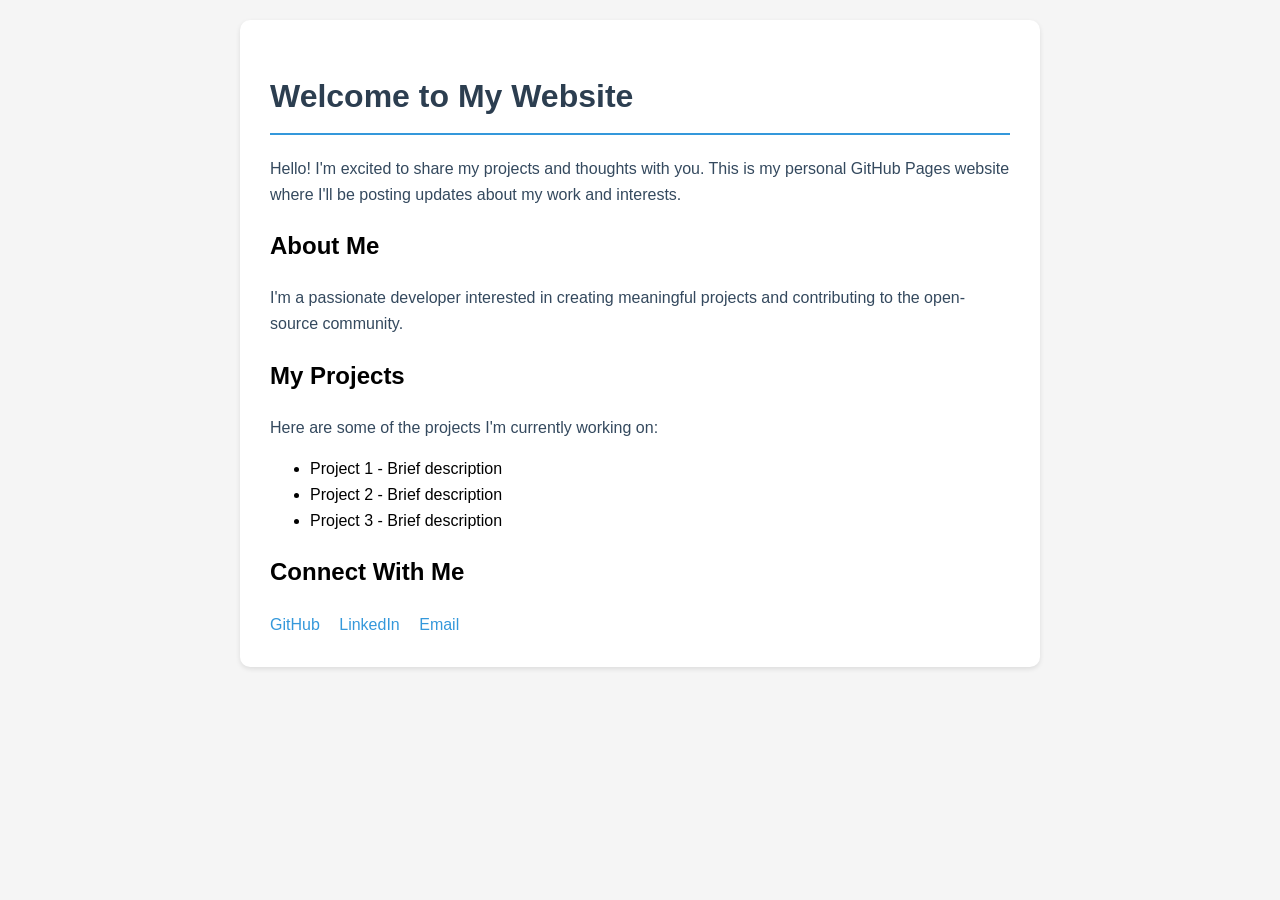
==== index.html @ 84217e2c "Create index.html" ====
<!DOCTYPE html>
<html lang="en">
<head>
    <meta charset="UTF-8">
    <meta name="viewport" content="width=device-width, initial-scale=1.0">
    <title>My GitHub Pages Website</title>
    <style>
        body {
            font-family: Arial, sans-serif;
            line-height: 1.6;
            max-width: 800px;
            margin: 0 auto;
            padding: 20px;
            background-color: #f5f5f5;
        }
        .container {
            background-color: white;
            padding: 30px;
            border-radius: 10px;
            box-shadow: 0 2px 5px rgba(0,0,0,0.1);
        }
        h1 {
            color: #2c3e50;
            border-bottom: 2px solid #3498db;
            padding-bottom: 10px;
        }
        p {
            color: #34495e;
        }
        .social-links {
            margin-top: 20px;
        }
        .social-links a {
            color: #3498db;
            text-decoration: none;
            margin-right: 15px;
        }
        .social-links a:hover {
            text-decoration: underline;
        }
    </style>
</head>
<body>
    <div class="container">
        <h1>Welcome to My Website</h1>
        <p>Hello! I'm excited to share my projects and thoughts with you. This is my personal GitHub Pages website where I'll be posting updates about my work and interests.</p>
        
        <h2>About Me</h2>
        <p>I'm a passionate developer interested in creating meaningful projects and contributing to the open-source community.</p>
        
        <h2>My Projects</h2>
        <p>Here are some of the projects I'm currently working on:</p>
        <ul>
            <li>Project 1 - Brief description</li>
            <li>Project 2 - Brief description</li>
            <li>Project 3 - Brief description</li>
        </ul>

        <div class="social-links">
            <h2>Connect With Me</h2>
            <a href="https://github.com/yourusername">GitHub</a>
            <a href="https://linkedin.com/in/yourusername">LinkedIn</a>
            <a href="mailto:your.email@example.com">Email</a>
        </div>
    </div>
</body>
</html>
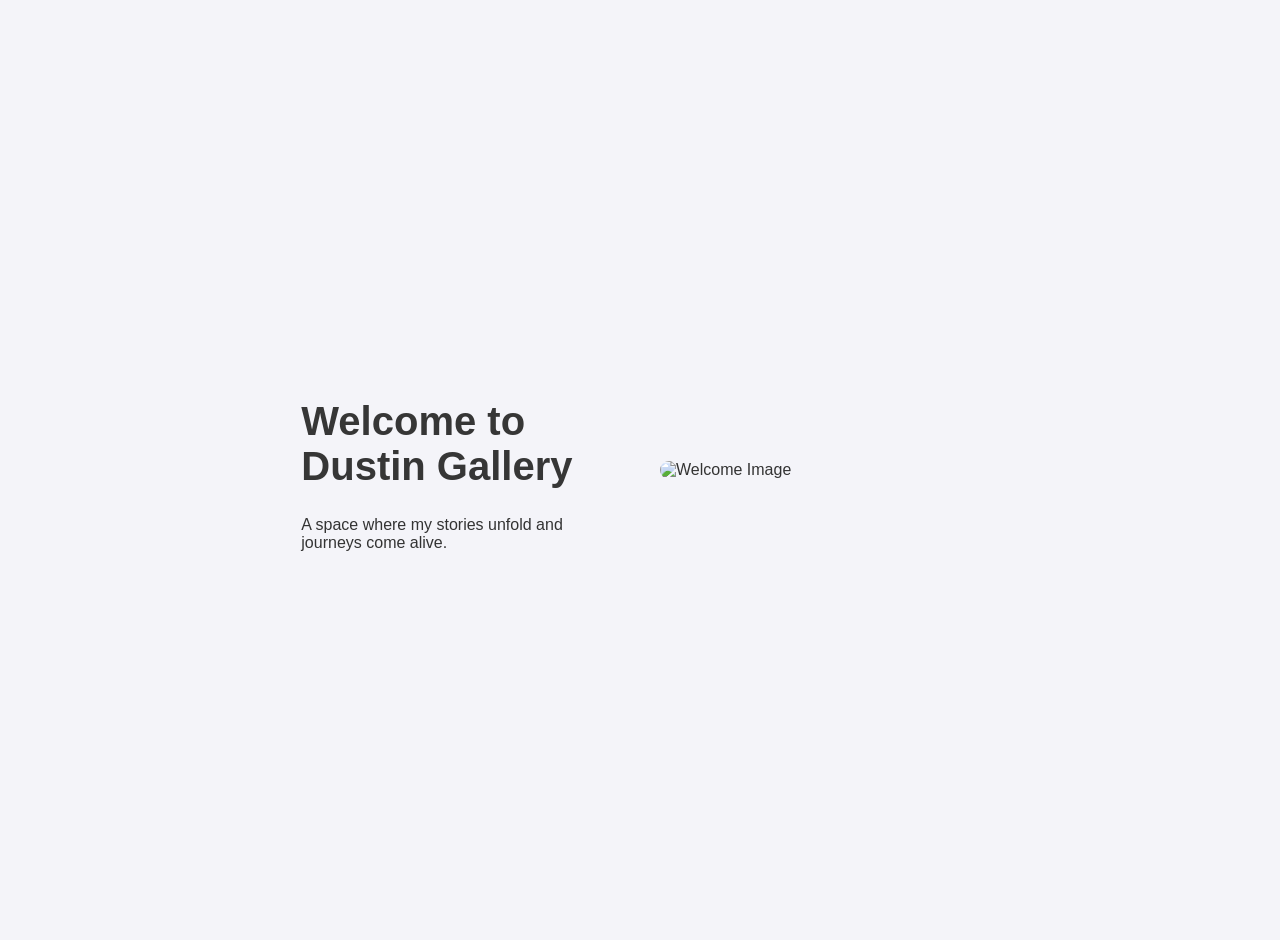
==== commit 07181b0a: "Update index.html" ====
--- a/index.html
+++ b/index.html
@@ -3,65 +3,82 @@
 <head>
     <meta charset="UTF-8">
     <meta name="viewport" content="width=device-width, initial-scale=1.0">
-    <title>My GitHub Pages Website</title>
+    <title>Welcome to My GitHub Page</title>
     <style>
         body {
+            margin: 0;
             font-family: Arial, sans-serif;
-            line-height: 1.6;
-            max-width: 800px;
-            margin: 0 auto;
+            color: #333;
+            background-color: #f4f4f9;
+            scroll-behavior: smooth;
+        }
+        header {
+            display: flex;
+            flex-direction: column;
+            align-items: center;
+            justify-content: center;
+            height: 100vh;
             padding: 20px;
-            background-color: #f5f5f5;
         }
-        .container {
-            background-color: white;
-            padding: 30px;
+        .welcome {
+            display: flex;
+            flex-wrap: wrap;
+            max-width: 1200px;
+            align-items: center;
+            text-align: left;
+        }
+        .welcome-text {
+            flex: 1;
+            padding: 20px;
+        }
+        .welcome-text h1 {
+            font-size: 2.5em;
+            color: #363636;
+        }
+        .buttons a {
+            text-decoration: none;
+            padding: 10px 20px;
+            margin: 10px;
+            background-color: #4a90e2;
+            color: #fff;
+            border-radius: 5px;
+            font-size: 1em;
+        }
+        .welcome-image {
+            flex: 1;
+            padding: 20px;
+        }
+        .welcome-image img {
+            max-width: 100%;
             border-radius: 10px;
-            box-shadow: 0 2px 5px rgba(0,0,0,0.1);
         }
-        h1 {
-            color: #2c3e50;
-            border-bottom: 2px solid #3498db;
-            padding-bottom: 10px;
+        section {
+            padding: 50px 20px;
+            text-align: center;
         }
-        p {
-            color: #34495e;
+        h2 {
+            font-size: 2em;
+            color: #4a90e2;
         }
-        .social-links {
-            margin-top: 20px;
-        }
-        .social-links a {
-            color: #3498db;
-            text-decoration: none;
-            margin-right: 15px;
-        }
-        .social-links a:hover {
-            text-decoration: underline;
+        @media (max-width: 768px) {
+            .welcome {
+                flex-direction: column;
+            }
         }
     </style>
 </head>
 <body>
-    <div class="container">
-        <h1>Welcome to My Website</h1>
-        <p>Hello! I'm excited to share my projects and thoughts with you. This is my personal GitHub Pages website where I'll be posting updates about my work and interests.</p>
-        
-        <h2>About Me</h2>
-        <p>I'm a passionate developer interested in creating meaningful projects and contributing to the open-source community.</p>
-        
-        <h2>My Projects</h2>
-        <p>Here are some of the projects I'm currently working on:</p>
-        <ul>
-            <li>Project 1 - Brief description</li>
-            <li>Project 2 - Brief description</li>
-            <li>Project 3 - Brief description</li>
-        </ul>
-
-        <div class="social-links">
-            <h2>Connect With Me</h2>
-            <a href="https://github.com/yourusername">GitHub</a>
-            <a href="https://linkedin.com/in/yourusername">LinkedIn</a>
-            <a href="mailto:your.email@example.com">Email</a>
+    <header>
+        <div class="welcome">
+            <div class="welcome-text">
+                <h1>Welcome to Dustin Gallery</h1>
+                <p>A space where my stories unfold and journeys come alive.</p>
+            </div>
+            <div class="welcome-image">
+                <img src="cover.png" alt="Welcome Image">
+            </div>
         </div>
-    </div>
+    </header>
+   
 </body>
 </html>
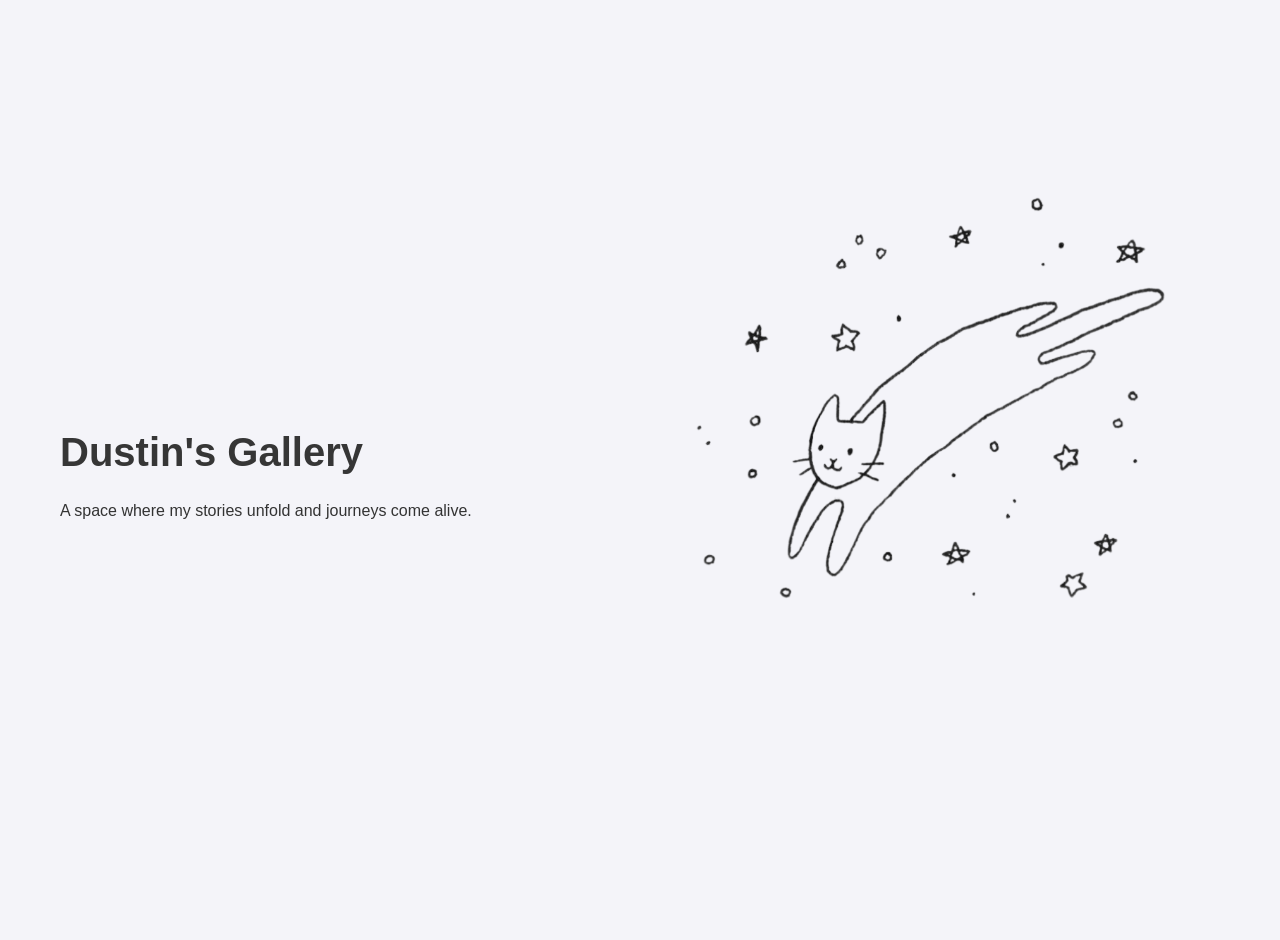
==== commit 7c8a4028: "Update index.html" ====
--- a/index.html
+++ b/index.html
@@ -71,7 +71,7 @@
     <header>
         <div class="welcome">
             <div class="welcome-text">
-                <h1>Welcome to Dustin Gallery</h1>
+                <h1>Dustin's Gallery</h1>
                 <p>A space where my stories unfold and journeys come alive.</p>
             </div>
             <div class="welcome-image">
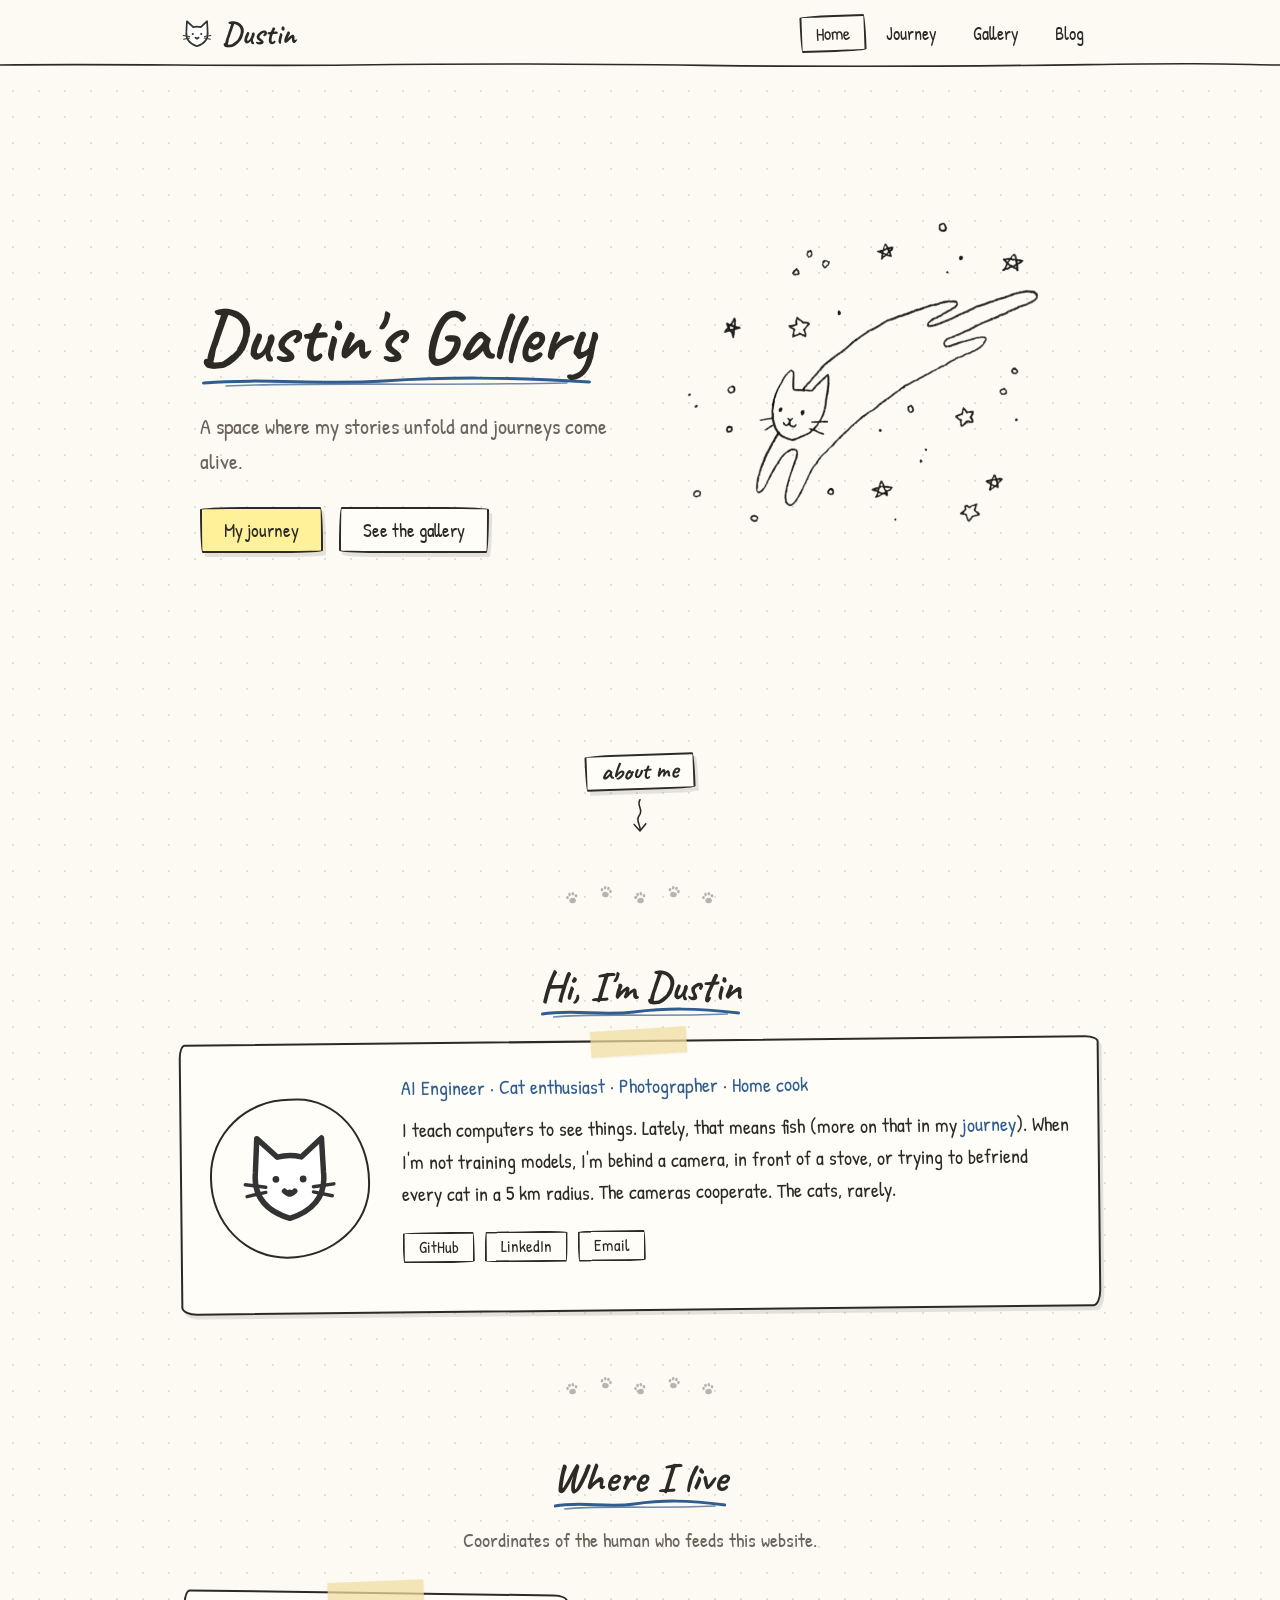
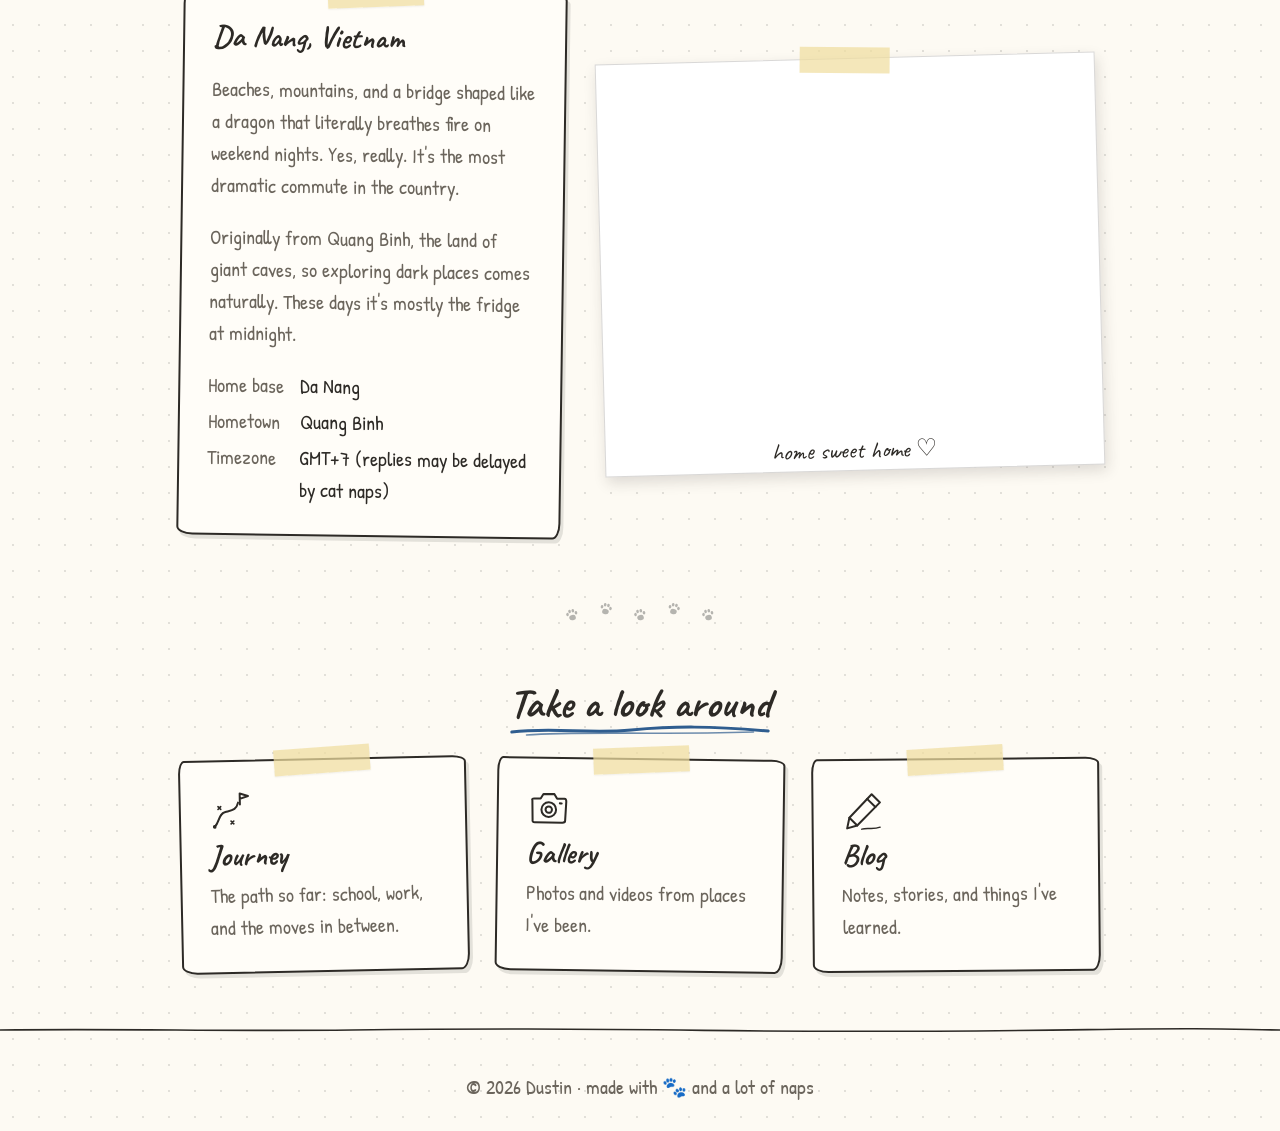
==== commit 2c5e0db9: "update the portfolio" ====
--- a/index.html
+++ b/index.html
@@ -3,82 +3,132 @@
 <head>
     <meta charset="UTF-8">
     <meta name="viewport" content="width=device-width, initial-scale=1.0">
-    <title>Welcome to My GitHub Page</title>
-    <style>
-        body {
-            margin: 0;
-            font-family: Arial, sans-serif;
-            color: #333;
-            background-color: #f4f4f9;
-            scroll-behavior: smooth;
-        }
-        header {
-            display: flex;
-            flex-direction: column;
-            align-items: center;
-            justify-content: center;
-            height: 100vh;
-            padding: 20px;
-        }
-        .welcome {
-            display: flex;
-            flex-wrap: wrap;
-            max-width: 1200px;
-            align-items: center;
-            text-align: left;
-        }
-        .welcome-text {
-            flex: 1;
-            padding: 20px;
-        }
-        .welcome-text h1 {
-            font-size: 2.5em;
-            color: #363636;
-        }
-        .buttons a {
-            text-decoration: none;
-            padding: 10px 20px;
-            margin: 10px;
-            background-color: #4a90e2;
-            color: #fff;
-            border-radius: 5px;
-            font-size: 1em;
-        }
-        .welcome-image {
-            flex: 1;
-            padding: 20px;
-        }
-        .welcome-image img {
-            max-width: 100%;
-            border-radius: 10px;
-        }
-        section {
-            padding: 50px 20px;
-            text-align: center;
-        }
-        h2 {
-            font-size: 2em;
-            color: #4a90e2;
-        }
-        @media (max-width: 768px) {
-            .welcome {
-                flex-direction: column;
-            }
-        }
-    </style>
+    <title>Dustin's Gallery</title>
+    <meta name="description" content="A space where my stories unfold and journeys come alive.">
+    <meta name="theme-color" content="#fdfaf3">
+    <link rel="preconnect" href="https://fonts.googleapis.com">
+    <link rel="preconnect" href="https://fonts.gstatic.com" crossorigin>
+    <link rel="stylesheet" href="https://fonts.googleapis.com/css2?family=Caveat:wght@500;700&family=Patrick+Hand&display=swap">
+    <meta property="og:title" content="Dustin's Gallery">
+    <meta property="og:description" content="A space where my stories unfold and journeys come alive.">
+    <meta property="og:image" content="https://pmdung2711.github.io/assets/img/cover.png">
+    <link rel="icon" href="assets/img/cats/cat-face.svg" type="image/svg+xml">
+    <link rel="stylesheet" href="assets/css/style.css">
 </head>
 <body>
-    <header>
-        <div class="welcome">
-            <div class="welcome-text">
+    <header class="site-header">
+        <nav class="nav container" aria-label="Main">
+            <a class="brand" href="index.html">
+                <img src="assets/img/cats/cat-face.svg" alt="">
+                <span>Dustin</span>
+            </a>
+            <button class="nav-toggle" type="button" aria-label="Menu" aria-expanded="false">☰</button>
+            <ul class="nav-links">
+                <li><a href="index.html">Home</a></li>
+                <li><a href="journey.html">Journey</a></li>
+                <li><a href="gallery.html">Gallery</a></li>
+                <li><a href="blog.html">Blog</a></li>
+            </ul>
+        </nav>
+    </header>
+
+    <main>
+        <section class="hero container">
+            <div class="hero-text">
                 <h1>Dustin's Gallery</h1>
                 <p>A space where my stories unfold and journeys come alive.</p>
+                <div class="buttons">
+                    <a class="btn" href="journey.html">My journey</a>
+                    <a class="btn btn-ghost" href="gallery.html">See the gallery</a>
+                </div>
             </div>
-            <div class="welcome-image">
-                <img src="cover.png" alt="Welcome Image">
+            <div class="hero-image">
+                <img src="assets/img/cover.png" alt="Line drawing of a cat leaping through the stars">
             </div>
-        </div>
-    </header>
-   
+            <a class="scroll-cue" href="#profile">
+                <span>about me</span>
+                <svg viewBox="0 0 40 56" aria-hidden="true" fill="none" stroke="currentColor" stroke-width="2.4" stroke-linecap="round" stroke-linejoin="round">
+                    <path d="M20 3 C 14 12, 26 18, 19 27 S 22 42, 20 50"/>
+                    <path d="M11 41 L20 51 L29 40"/>
+                </svg>
+            </a>
+        </section>
+
+        <div class="paw-divider" aria-hidden="true"><img src="assets/img/cats/paw.svg" alt=""><img src="assets/img/cats/paw.svg" alt=""><img src="assets/img/cats/paw.svg" alt=""><img src="assets/img/cats/paw.svg" alt=""><img src="assets/img/cats/paw.svg" alt=""></div>
+
+        <!-- ===== Profile ===== -->
+        <section class="section container reveal" id="profile">
+            <h2 class="section-title">Hi, I'm Dustin</h2>
+            <div class="card profile">
+                <!-- Swap for a real photo: <img class="avatar" src="assets/img/me.jpg" alt="Dustin"> -->
+                <div class="avatar" role="img" aria-label="Avatar"></div>
+                <div>
+                    <p class="role">AI Engineer · Cat enthusiast · Photographer · Home cook</p>
+                    <p>I teach computers to see things. Lately, that means fish (more on that in my <a href="journey.html">journey</a>). When I'm not training models, I'm behind a camera, in front of a stove, or trying to befriend every cat in a 5 km radius. The cameras cooperate. The cats, rarely.</p>
+                    <ul class="socials">
+                        <li><a href="https://github.com/pmdung2711" target="_blank" rel="noopener">GitHub</a></li>
+                        <li><a href="https://www.linkedin.com/in/pmdung2711" target="_blank" rel="noopener">LinkedIn</a></li>
+                        <li><a href="mailto:pmdung2711@gmail.com">Email</a></li>
+                    </ul>
+                </div>
+            </div>
+        </section>
+
+        <div class="paw-divider" aria-hidden="true"><img src="assets/img/cats/paw.svg" alt=""><img src="assets/img/cats/paw.svg" alt=""><img src="assets/img/cats/paw.svg" alt=""><img src="assets/img/cats/paw.svg" alt=""><img src="assets/img/cats/paw.svg" alt=""></div>
+
+        <!-- ===== Where I live ===== -->
+        <section class="section container reveal" id="where">
+            <h2 class="section-title">Where I live</h2>
+            <p class="section-lead">Coordinates of the human who feeds this website.</p>
+            <div class="location">
+                <div class="card">
+                    <h3>Da Nang, Vietnam</h3>
+                    <p class="muted">Beaches, mountains, and a bridge shaped like a dragon that literally breathes fire on weekend nights. Yes, really. It's the most dramatic commute in the country.</p>
+                    <p class="muted">Originally from Quang Binh, the land of giant caves, so exploring dark places comes naturally. These days it's mostly the fridge at midnight.</p>
+                    <dl>
+                        <dt>Home base</dt><dd>Da Nang</dd>
+                        <dt>Hometown</dt><dd>Quang Binh</dd>
+                        <dt>Timezone</dt><dd>GMT+7 (replies may be delayed by cat naps)</dd>
+                    </dl>
+                </div>
+                <!-- Get a new embed from openstreetmap.org → Share → HTML -->
+                <figure class="polaroid">
+                    <iframe class="map" title="Map of where I live" loading="lazy"
+                        src="https://www.openstreetmap.org/export/embed.html?bbox=108.13%2C16.00%2C108.29%2C16.12&amp;layer=mapnik&amp;marker=16.0544%2C108.2022"></iframe>
+                    <figcaption>home sweet home ♡</figcaption>
+                </figure>
+            </div>
+        </section>
+
+        <div class="paw-divider" aria-hidden="true"><img src="assets/img/cats/paw.svg" alt=""><img src="assets/img/cats/paw.svg" alt=""><img src="assets/img/cats/paw.svg" alt=""><img src="assets/img/cats/paw.svg" alt=""><img src="assets/img/cats/paw.svg" alt=""></div>
+
+        <section class="section container reveal">
+            <h2 class="section-title">Take a look around</h2>
+            <div class="tiles">
+                <a class="card tile" href="journey.html">
+                    <img class="icon" src="assets/img/doodles/compass.svg" alt="">
+                    <h3>Journey</h3>
+                    <p class="muted">The path so far: school, work, and the moves in between.</p>
+                </a>
+                <a class="card tile" href="gallery.html">
+                    <img class="icon" src="assets/img/doodles/camera.svg" alt="">
+                    <h3>Gallery</h3>
+                    <p class="muted">Photos and videos from places I've been.</p>
+                </a>
+                <a class="card tile" href="blog.html">
+                    <img class="icon" src="assets/img/doodles/pencil.svg" alt="">
+                    <h3>Blog</h3>
+                    <p class="muted">Notes, stories, and things I've learned.</p>
+                </a>
+            </div>
+        </section>
+    </main>
+
+    <footer class="site-footer">
+        <img class="walking-cat" src="assets/img/cats/cat-walking.svg" alt="">
+        <p>© <span id="year">2025</span> Dustin · made with 🐾 and a lot of naps</p>
+    </footer>
+
+    <script src="assets/js/main.js"></script>
 </body>
 </html>
--- a/assets/css/style.css
+++ b/assets/css/style.css
@@ -0,0 +1,741 @@
+/* ==========================================================
+   Dustin's Gallery — shared styles
+   A sketchbook: dotted paper, pen lines, taped-in memories.
+   ========================================================== */
+
+:root {
+  --paper: #fdfaf3;
+  --paper-dot: rgba(45, 42, 38, .13);
+  --card: #fffdf8;
+  --ink: #2d2a26;
+  --pencil: #6b655c;
+  --faint: rgba(45, 42, 38, .18);
+  --blue: #2f5d8f;              /* ballpoint pen */
+  --highlight: #fff09a;         /* highlighter */
+  --tape: rgba(240, 222, 160, .72);
+  --shadow: 3px 4px 0 rgba(45, 42, 38, .12);
+  --max: 960px;
+
+  /* Wobbly "hand-drawn" corners */
+  --sketch: 255px 15px 225px 15px / 15px 225px 15px 255px;
+  --sketch-alt: 15px 255px 15px 225px / 225px 15px 255px 15px;
+  --sketch-card: 6px 14px 8px 16px / 14px 6px 16px 8px;
+
+  --font-hand: "Patrick Hand", "Comic Sans MS", "Segoe Print", cursive;
+  --font-title: "Caveat", "Patrick Hand", cursive;
+  --font-mono: ui-monospace, SFMono-Regular, Menlo, Consolas, monospace;
+}
+
+*, *::before, *::after { box-sizing: border-box; }
+
+[hidden] { display: none !important; }
+
+html { scroll-behavior: smooth; }
+
+body {
+  margin: 0;
+  overflow-x: hidden;
+  font-family: var(--font-hand);
+  font-size: 20px;
+  line-height: 1.6;
+  color: var(--ink);
+  background-color: var(--paper);
+  background-image: radial-gradient(var(--paper-dot) 1px, transparent 1.3px);
+  background-size: 26px 26px;
+  display: flex;
+  flex-direction: column;
+  min-height: 100vh;
+}
+
+main { flex: 1; }
+
+img { max-width: 100%; display: block; }
+
+a { color: var(--blue); text-decoration: none; }
+a:hover { text-decoration: underline wavy; text-underline-offset: 4px; }
+
+h1, h2, h3 { font-family: var(--font-title); font-weight: 700; color: var(--ink); line-height: 1.1; }
+h1 { font-size: clamp(3rem, 8vw, 4.6rem); margin: 0 0 .25em; }
+h2 { font-size: 2.6rem; margin: 0 0 .5em; }
+h3 { font-size: 1.9rem; margin: 0 0 .2em; }
+
+.container { width: 100%; max-width: var(--max); margin: 0 auto; padding-inline: 20px; }
+
+.muted { color: var(--pencil); }
+
+.placeholder {
+  /* Highlighter marks text you should replace with your own */
+  background: linear-gradient(100deg, transparent 1%, var(--highlight) 3%, var(--highlight) 96%, transparent 99%) 0 70% / 100% 55% no-repeat;
+  -webkit-box-decoration-break: clone;
+  box-decoration-break: clone;
+}
+
+/* Pen-drawn underline for titles */
+.section-title,
+.page-head h1,
+.hero h1 {
+  width: fit-content;
+  padding-bottom: 10px;
+  background: url("../img/doodles/underline.svg") bottom / 100% 14px no-repeat;
+}
+.section-title, .page-head h1 { margin-inline: auto; }
+
+/* ---------- Nav ---------- */
+.site-header {
+  position: sticky;
+  top: 0;
+  z-index: 50;
+  background: var(--paper) url("../img/doodles/line.svg") bottom / 100% 6px no-repeat;
+}
+.nav {
+  display: flex;
+  align-items: center;
+  justify-content: space-between;
+  height: 68px;
+}
+.brand {
+  display: flex;
+  align-items: center;
+  gap: 8px;
+  font-family: var(--font-title);
+  font-weight: 700;
+  font-size: 2rem;
+  color: var(--ink);
+}
+.brand:hover { text-decoration: none; }
+.brand img { width: 34px; height: 34px; transition: transform .3s; }
+.brand:hover img { transform: rotate(-14deg); }
+
+.nav-links {
+  display: flex;
+  gap: 4px;
+  list-style: none;
+  margin: 0;
+  padding: 0;
+}
+.nav-links a {
+  display: block;
+  padding: 2px 14px;
+  color: var(--ink);
+  font-size: 1.15rem;
+  border: 2px solid transparent;
+  border-radius: var(--sketch);
+}
+.nav-links a:hover { text-decoration: underline wavy var(--blue); text-underline-offset: 5px; }
+.nav-links a[aria-current="page"] {
+  border-color: var(--ink);
+  transform: rotate(-2deg);
+}
+
+.nav-toggle {
+  display: none;
+  background: var(--card);
+  border: 2px solid var(--ink);
+  border-radius: var(--sketch-alt);
+  padding: 2px 12px;
+  font: inherit;
+  font-size: 1.3rem;
+  cursor: pointer;
+  color: var(--ink);
+}
+
+@media (max-width: 768px) {
+  .nav-toggle { display: block; }
+  .nav-links {
+    display: none;
+    position: absolute;
+    top: 68px;
+    left: 0;
+    right: 0;
+    flex-direction: column;
+    background: var(--paper) url("../img/doodles/line.svg") bottom / 100% 6px no-repeat;
+    padding: 10px 20px 18px;
+  }
+  .nav-links.open { display: flex; }
+  .nav-links a[aria-current="page"] { width: fit-content; }
+}
+
+/* ---------- Sections ---------- */
+.section { padding-block: 56px; }
+.section-title { text-align: center; }
+.section-lead { text-align: center; max-width: 560px; margin: -8px auto 36px; color: var(--pencil); }
+
+.page-head { padding-block: 48px 0; text-align: center; }
+.page-head p { color: var(--pencil); max-width: 560px; margin: 0 auto; font-size: 1.2rem; }
+
+.paw-divider {
+  display: flex;
+  justify-content: center;
+  gap: 18px;
+  opacity: .35;
+  margin: 8px 0;
+}
+.paw-divider img { width: 16px; height: 16px; }
+.paw-divider img:nth-child(odd) { transform: translateY(6px) rotate(-12deg); }
+.paw-divider img:nth-child(even) { transform: rotate(12deg); }
+
+/* A card is a note taped into the sketchbook */
+.card {
+  position: relative;
+  background: var(--card);
+  border: 2px solid var(--ink);
+  border-radius: var(--sketch-card);
+  box-shadow: var(--shadow);
+  padding: 28px;
+}
+.card::before {
+  content: "";
+  position: absolute;
+  top: -13px;
+  left: 50%;
+  width: 96px;
+  height: 26px;
+  margin-left: -48px;
+  background: var(--tape);
+  transform: rotate(-3deg);
+  box-shadow: 0 1px 2px rgba(0, 0, 0, .06);
+}
+
+.btn {
+  display: inline-block;
+  padding: 6px 22px;
+  font-size: 1.2rem;
+  color: var(--ink);
+  background: var(--highlight);
+  border: 2px solid var(--ink);
+  border-radius: var(--sketch);
+  box-shadow: var(--shadow);
+  transition: transform .15s, box-shadow .15s;
+}
+.btn:hover {
+  text-decoration: none;
+  transform: translate(-1px, -2px) rotate(-1deg);
+  box-shadow: 5px 6px 0 rgba(45, 42, 38, .15);
+}
+.btn:active { transform: translate(2px, 2px); box-shadow: none; }
+.btn-ghost { background: var(--card); border-radius: var(--sketch-alt); }
+
+/* ---------- Hero ---------- */
+.hero {
+  display: flex;
+  flex-wrap: wrap;
+  align-items: center;
+  min-height: min(calc(100vh - 68px), 760px);
+  padding-block: 40px;
+}
+.hero-text { flex: 1 1 280px; min-width: 0; padding: 20px; }
+.hero-text p { font-size: 1.35rem; color: var(--pencil); }
+.hero-text .buttons { display: flex; flex-wrap: wrap; gap: 16px; margin-top: 28px; }
+.hero-image { flex: 1 1 280px; min-width: 0; padding: 20px; }
+.hero-image img {
+  mix-blend-mode: multiply; /* lets the drawing sit on the paper */
+  animation: float 6s ease-in-out infinite;
+}
+@media (max-width: 768px) {
+  .hero { flex-direction: column; min-height: 0; padding-block: 24px; }
+  .hero-text, .hero-image { flex: none; width: 100%; padding: 8px 0; }
+  .hero-image img { max-width: 360px; margin: 0 auto; aspect-ratio: 1; object-fit: cover; object-position: 50% 40%; }
+}
+
+.scroll-cue {
+  flex-basis: 100%;
+  display: flex;
+  flex-direction: column;
+  align-items: center;
+  width: fit-content;
+  margin: 12px auto 0;
+  color: var(--ink);
+  font-family: var(--font-title);
+  font-weight: 700;
+  font-size: 1.6rem;
+  line-height: 1;
+}
+.scroll-cue:hover { text-decoration: none; color: var(--blue); }
+.scroll-cue span {
+  padding: 2px 14px 4px;
+  border: 2px solid currentColor;
+  border-radius: var(--sketch);
+  background: var(--card);
+  box-shadow: var(--shadow);
+  transform: rotate(-2deg);
+}
+.scroll-cue svg {
+  width: 26px;
+  height: 40px;
+  margin-top: 6px;
+  animation: nudge 1.8s ease-in-out infinite;
+}
+@keyframes nudge {
+  0%, 100% { transform: translateY(0); }
+  50% { transform: translateY(8px); }
+}
+@media (max-width: 768px) {
+  .scroll-cue { order: 3; }
+}
+
+/* Keep anchored sections clear of the sticky header */
+section[id] { scroll-margin-top: 80px; }
+
+@keyframes float {
+  0%, 100% { transform: translateY(0) rotate(0); }
+  50% { transform: translateY(-12px) rotate(-1deg); }
+}
+
+/* ---------- Profile ---------- */
+.profile {
+  display: grid;
+  grid-template-columns: 160px 1fr;
+  gap: 32px;
+  align-items: center;
+  transform: rotate(-.6deg);
+}
+.avatar {
+  width: 160px;
+  height: 160px;
+  border: 2.5px solid var(--ink);
+  border-radius: 50% 45% 52% 48% / 48% 52% 46% 50%;
+  background: var(--card) url("../img/cats/cat-face.svg") center / 70% no-repeat;
+  object-fit: cover;
+}
+.profile .role { color: var(--blue); font-size: 1.25rem; margin: 0 0 10px; }
+.profile p { margin-top: 0; }
+.socials { display: flex; flex-wrap: wrap; gap: 10px; margin-top: 16px; padding: 0; list-style: none; }
+.socials a {
+  display: inline-block;
+  padding: 0 14px;
+  border: 2px solid var(--ink);
+  border-radius: var(--sketch);
+  color: var(--ink);
+  font-size: 1.05rem;
+}
+.socials li:nth-child(even) a { border-radius: var(--sketch-alt); }
+.socials a:hover { background: var(--highlight); text-decoration: none; }
+
+@media (max-width: 640px) {
+  .profile { grid-template-columns: 1fr; text-align: center; justify-items: center; }
+  .socials { justify-content: center; }
+}
+
+/* ---------- Where I live ---------- */
+.location {
+  display: grid;
+  grid-template-columns: 1fr 1.3fr;
+  gap: 36px;
+  align-items: center;
+}
+.location .card { transform: rotate(.8deg); }
+.location dl { margin: 16px 0 0; display: grid; grid-template-columns: auto 1fr; gap: 4px 16px; }
+.location dt { color: var(--pencil); }
+.location dd { margin: 0; }
+
+.polaroid {
+  margin: 0;
+  position: relative;
+  background: #fff;
+  padding: 12px 12px 44px;
+  border: 1px solid var(--faint);
+  box-shadow: 2px 6px 14px rgba(45, 42, 38, .15);
+  transform: rotate(-1.5deg);
+}
+.polaroid::before {
+  content: "";
+  position: absolute;
+  top: -12px;
+  left: 50%;
+  width: 90px;
+  height: 26px;
+  margin-left: -45px;
+  background: var(--tape);
+  transform: rotate(2deg);
+}
+.polaroid figcaption {
+  position: absolute;
+  left: 0;
+  right: 0;
+  bottom: 8px;
+  text-align: center;
+  font-family: var(--font-title);
+  font-size: 1.5rem;
+  line-height: 1;
+}
+.map {
+  display: block;
+  width: 100%;
+  aspect-ratio: 4 / 3;
+  border: 0;
+  filter: grayscale(1) sepia(.25) contrast(1.05);
+}
+@media (max-width: 768px) {
+  .location { grid-template-columns: 1fr; }
+}
+
+/* ---------- Quick links ---------- */
+.tiles {
+  display: grid;
+  grid-template-columns: repeat(auto-fit, minmax(220px, 1fr));
+  gap: 28px;
+}
+.tile {
+  display: block;
+  color: var(--ink);
+  transition: transform .2s;
+}
+.tile:nth-child(1) { transform: rotate(-1.2deg); }
+.tile:nth-child(2) { transform: rotate(.8deg); }
+.tile:nth-child(3) { transform: rotate(-.5deg); }
+.tile:hover { text-decoration: none; transform: rotate(0) translateY(-4px); }
+.tile .icon { width: 44px; height: 44px; margin-bottom: 6px; }
+.tile p { margin: 0; }
+
+/* ---------- Timeline ---------- */
+.timeline {
+  list-style: none;
+  margin: 0 auto;
+  padding: 0 0 0 44px;
+  max-width: 680px;
+  position: relative;
+}
+.timeline::before {
+  content: "";
+  position: absolute;
+  left: 14px;
+  top: 8px;
+  bottom: 8px;
+  border-left: 2px dashed var(--pencil);
+}
+.timeline li { position: relative; margin-bottom: 44px; }
+.timeline li::before {
+  content: "";
+  position: absolute;
+  left: -44px;
+  top: -2px;
+  width: 30px;
+  height: 30px;
+  background: var(--paper) url("../img/cats/cat-face.svg") center / contain no-repeat;
+}
+.timeline .year {
+  display: inline-block;
+  font-family: var(--font-title);
+  font-size: 1.6rem;
+  font-weight: 700;
+  line-height: 1;
+  color: var(--blue);
+  margin-bottom: 14px;
+}
+.timeline .card { padding: 22px 26px; }
+.timeline li:nth-child(odd) .card { transform: rotate(-.7deg); }
+.timeline li:nth-child(even) .card { transform: rotate(.6deg); }
+.timeline li:nth-child(even) .card::before { left: 22%; transform: rotate(4deg); }
+.timeline p { margin: 0; }
+
+/* ---------- Scroll reveal ---------- */
+.reveal { opacity: 0; translate: 0 20px; transition: opacity .6s, translate .6s; }
+.reveal.visible { opacity: 1; translate: 0 0; }
+
+/* ---------- Gallery ---------- */
+.filters { display: flex; justify-content: center; gap: 10px; margin-bottom: 36px; flex-wrap: wrap; }
+.chip {
+  font: inherit;
+  font-size: 1.15rem;
+  padding: 2px 18px;
+  border: 2px solid var(--ink);
+  border-radius: var(--sketch);
+  background: var(--card);
+  color: var(--ink);
+  cursor: pointer;
+}
+.chip:nth-child(even) { border-radius: var(--sketch-alt); }
+.chip[aria-pressed="true"] { background: var(--highlight); transform: rotate(-2deg); }
+
+.grid {
+  display: grid;
+  grid-template-columns: repeat(auto-fill, minmax(220px, 1fr));
+  gap: 34px 26px;
+}
+/* Each photo is a polaroid taped to the page */
+.grid-item {
+  position: relative;
+  padding: 10px 10px 44px;
+  border: 1px solid var(--faint);
+  background: #fff;
+  box-shadow: 2px 5px 12px rgba(45, 42, 38, .14);
+  cursor: pointer;
+  font: inherit;
+  color: var(--ink);
+  transition: transform .25s, box-shadow .25s;
+}
+.grid-item:nth-child(3n+1) { transform: rotate(-2deg); }
+.grid-item:nth-child(3n+2) { transform: rotate(1.5deg); }
+.grid-item:nth-child(3n) { transform: rotate(-.5deg); }
+.grid-item:hover, .grid-item:focus-visible {
+  transform: rotate(0) scale(1.04);
+  box-shadow: 4px 10px 20px rgba(45, 42, 38, .2);
+  z-index: 2;
+}
+.grid-item::before {
+  content: "";
+  position: absolute;
+  top: -11px;
+  left: 50%;
+  width: 70px;
+  height: 22px;
+  margin-left: -35px;
+  background: var(--tape);
+  transform: rotate(-4deg);
+  z-index: 1;
+}
+.grid-item img { width: 100%; aspect-ratio: 1; object-fit: cover; background: #eee; color: transparent; }
+.grid-item .play {
+  position: absolute;
+  top: 10px;
+  left: 10px;
+  right: 10px;
+  bottom: 44px;
+  margin: auto;
+  width: 56px;
+  height: 56px;
+  border: 2.5px solid #fff;
+  border-radius: 50% 46% 52% 48%;
+  background: rgba(45, 42, 38, .45);
+  color: #fff;
+  display: grid;
+  place-items: center;
+  font-size: 1.4rem;
+}
+.grid-item .caption {
+  position: absolute;
+  left: 8px;
+  right: 8px;
+  bottom: 8px;
+  font-family: var(--font-title);
+  font-size: 1.4rem;
+  line-height: 1.1;
+  text-align: center;
+  white-space: nowrap;
+  overflow: hidden;
+  text-overflow: ellipsis;
+}
+
+/* Album shelf: each album is a little stack of polaroids */
+.albums { gap: 48px 34px; padding-top: 10px; }
+.album {
+  display: block;
+  text-align: center;
+  color: var(--ink);
+}
+.album:hover { text-decoration: none; }
+.album-cover {
+  position: relative;
+  display: block;
+  padding: 10px 10px 30px;
+  background: #fff;
+  border: 1px solid var(--faint);
+  box-shadow: 2px 5px 12px rgba(45, 42, 38, .14);
+  transform: rotate(-1.5deg);
+  transition: transform .25s;
+}
+.album:nth-child(even) .album-cover { transform: rotate(1.5deg); }
+.album-cover::before,
+.album-cover::after {
+  /* the prints stacked underneath */
+  content: "";
+  position: absolute;
+  inset: -1px;
+  z-index: -1;
+  background: #fff;
+  border: 1px solid var(--faint);
+  box-shadow: 1px 3px 8px rgba(45, 42, 38, .1);
+  transition: transform .25s;
+}
+.album-cover::before { transform: rotate(5deg) translate(6px, 2px); }
+.album-cover::after { transform: rotate(-4deg) translate(-6px, 4px); }
+.album:hover .album-cover { transform: rotate(0) translateY(-4px); }
+.album:hover .album-cover::before { transform: rotate(9deg) translate(14px, 2px); }
+.album:hover .album-cover::after { transform: rotate(-8deg) translate(-14px, 6px); }
+.album-cover img {
+  width: 100%;
+  aspect-ratio: 1;
+  object-fit: cover;
+  background: #eee;
+  color: transparent;
+}
+.album-cover img.no-cover { object-fit: contain; padding: 30%; background: #fff; }
+.album-title {
+  display: block;
+  margin-top: 16px;
+  font-family: var(--font-title);
+  font-weight: 700;
+  font-size: 1.9rem;
+  line-height: 1.1;
+}
+.album:hover .album-title { text-decoration: underline wavy var(--blue); text-underline-offset: 6px; }
+.album-meta { display: block; color: var(--pencil); font-size: 1rem; }
+
+.state {
+  text-align: center;
+  padding: 36px 20px;
+  color: var(--pencil);
+}
+.state img { width: 170px; margin: 0 auto 12px; }
+
+.lightbox {
+  position: fixed;
+  inset: 0;
+  z-index: 100;
+  background-color: rgba(253, 250, 243, .97);
+  background-image: radial-gradient(var(--paper-dot) 1px, transparent 1.3px);
+  background-size: 26px 26px;
+  display: none;
+  align-items: center;
+  justify-content: center;
+  padding: 70px 80px;
+}
+.lightbox.open { display: flex; }
+.lightbox-stage {
+  max-width: 100%;
+  max-height: 100%;
+  display: flex;
+  flex-direction: column;
+  align-items: center;
+  background: #fff;
+  padding: 14px 14px 10px;
+  border: 1px solid var(--faint);
+  box-shadow: 3px 8px 24px rgba(45, 42, 38, .2);
+  transform: rotate(-.6deg);
+}
+.lightbox-stage img { max-height: calc(100vh - 220px); width: auto; }
+.lightbox-stage iframe {
+  width: min(84vw, 960px);
+  aspect-ratio: 16 / 9;
+  max-height: calc(100vh - 220px);
+  border: 0;
+  background: #000;
+}
+.lightbox-caption {
+  font-family: var(--font-title);
+  font-size: 1.7rem;
+  line-height: 1.2;
+  margin: 8px 0 0;
+  text-align: center;
+}
+.lb-btn {
+  position: absolute;
+  width: 48px;
+  height: 48px;
+  font: inherit;
+  font-size: 1.6rem;
+  line-height: 1;
+  color: var(--ink);
+  background: var(--card);
+  border: 2px solid var(--ink);
+  border-radius: 50% 45% 52% 48% / 48% 52% 46% 50%;
+  box-shadow: var(--shadow);
+  cursor: pointer;
+}
+.lb-btn:hover { background: var(--highlight); }
+.lb-close { top: 16px; right: 16px; }
+.lb-prev { left: 16px; top: 50%; transform: translateY(-50%); }
+.lb-next { right: 16px; top: 50%; transform: translateY(-50%); }
+
+@media (max-width: 640px) {
+  .grid { grid-template-columns: repeat(2, 1fr); gap: 24px 14px; }
+  .grid-item { padding: 6px 6px 34px; }
+  .grid-item .caption { font-size: 1.15rem; bottom: 6px; }
+  .grid-item .play { top: 6px; left: 6px; right: 6px; bottom: 34px; }
+  .lightbox { padding: 70px 12px 80px; }
+  .lb-prev, .lb-next { top: auto; bottom: 16px; transform: none; }
+}
+
+/* ---------- Blog ---------- */
+.post-list { list-style: none; padding: 0; margin: 0 auto; max-width: 720px; display: grid; gap: 36px; }
+.post-list a.card { display: block; color: var(--ink); transition: transform .2s; }
+.post-list li:nth-child(odd) a.card { transform: rotate(-.6deg); }
+.post-list li:nth-child(even) a.card { transform: rotate(.5deg); }
+.post-list a.card:hover { text-decoration: none; transform: rotate(0) translateY(-3px); }
+.post-list h2 { font-size: 2.1rem; margin: 2px 0 6px; }
+.post-list p { margin: 0; color: var(--pencil); }
+.meta { font-size: 1rem; color: var(--pencil); }
+.tags { display: flex; flex-wrap: wrap; gap: 8px; margin-top: 12px; }
+.tag { font-size: .95rem; color: var(--blue); }
+.tag::before { content: "#"; }
+
+.post { max-width: 720px; margin: 0 auto; padding-block: 44px 24px; }
+.post-back { display: inline-block; margin-bottom: 20px; }
+.post h1 { font-size: clamp(2.6rem, 7vw, 3.8rem); }
+.post-body { margin-top: 24px; font-size: 1.15rem; }
+.post-body h2 { font-size: 2.3rem; margin-top: 1.4em; }
+.post-body h3 { font-size: 1.8rem; margin-top: 1.3em; }
+.post-body img {
+  background: #fff;
+  padding: 10px;
+  border: 1px solid var(--faint);
+  box-shadow: 2px 6px 14px rgba(45, 42, 38, .15);
+  margin: 1.6em auto;
+  transform: rotate(-1deg);
+}
+.post-body strong {
+  font-weight: normal;
+  background: linear-gradient(100deg, transparent 1%, var(--highlight) 3%, var(--highlight) 96%, transparent 99%) 0 75% / 100% 55% no-repeat;
+}
+.post-body blockquote {
+  margin: 1.5em 0;
+  padding: 2px 20px;
+  border-left: 3px solid var(--blue);
+  font-family: var(--font-title);
+  font-size: 1.6rem;
+  line-height: 1.3;
+  color: var(--blue);
+}
+.post-body pre {
+  background: var(--card);
+  border: 2px dashed var(--faint);
+  border-radius: 6px;
+  padding: 16px;
+  overflow-x: auto;
+  font-size: .85rem;
+}
+.post-body code { font-family: var(--font-mono); font-size: .8em; background: var(--highlight); padding: 1px 5px; border-radius: 3px; }
+.post-body pre code { background: none; padding: 0; }
+.post-body hr {
+  height: 6px;
+  border: 0;
+  margin: 2em 0;
+  background: url("../img/doodles/line.svg") center / 100% 6px no-repeat;
+  opacity: .6;
+}
+
+/* ---------- 404 ---------- */
+.not-found { text-align: center; padding-block: 72px; }
+.not-found img { width: 260px; margin: 0 auto 20px; }
+.not-found h1 { margin-inline: auto; }
+
+/* ---------- Footer ---------- */
+.site-footer {
+  position: relative;
+  background: url("../img/doodles/line.svg") top / 100% 6px no-repeat;
+  padding: 44px 0 28px;
+  text-align: center;
+  color: var(--pencil);
+  overflow: hidden;
+}
+.site-footer p { margin: 0; }
+.walking-cat {
+  position: absolute;
+  top: 8px;
+  left: -80px;
+  width: 46px;
+  opacity: .6;
+  animation: walk 28s linear infinite;
+}
+@keyframes walk {
+  from { transform: translateX(0); }
+  to { transform: translateX(calc(100vw + 160px)); }
+}
+
+/* ---------- Reduced motion ---------- */
+@media (prefers-reduced-motion: reduce) {
+  html { scroll-behavior: auto; }
+  *, *::before, *::after { animation: none !important; transition: none !important; }
+  .reveal { opacity: 1; translate: none; }
+  .walking-cat { display: none; }
+}
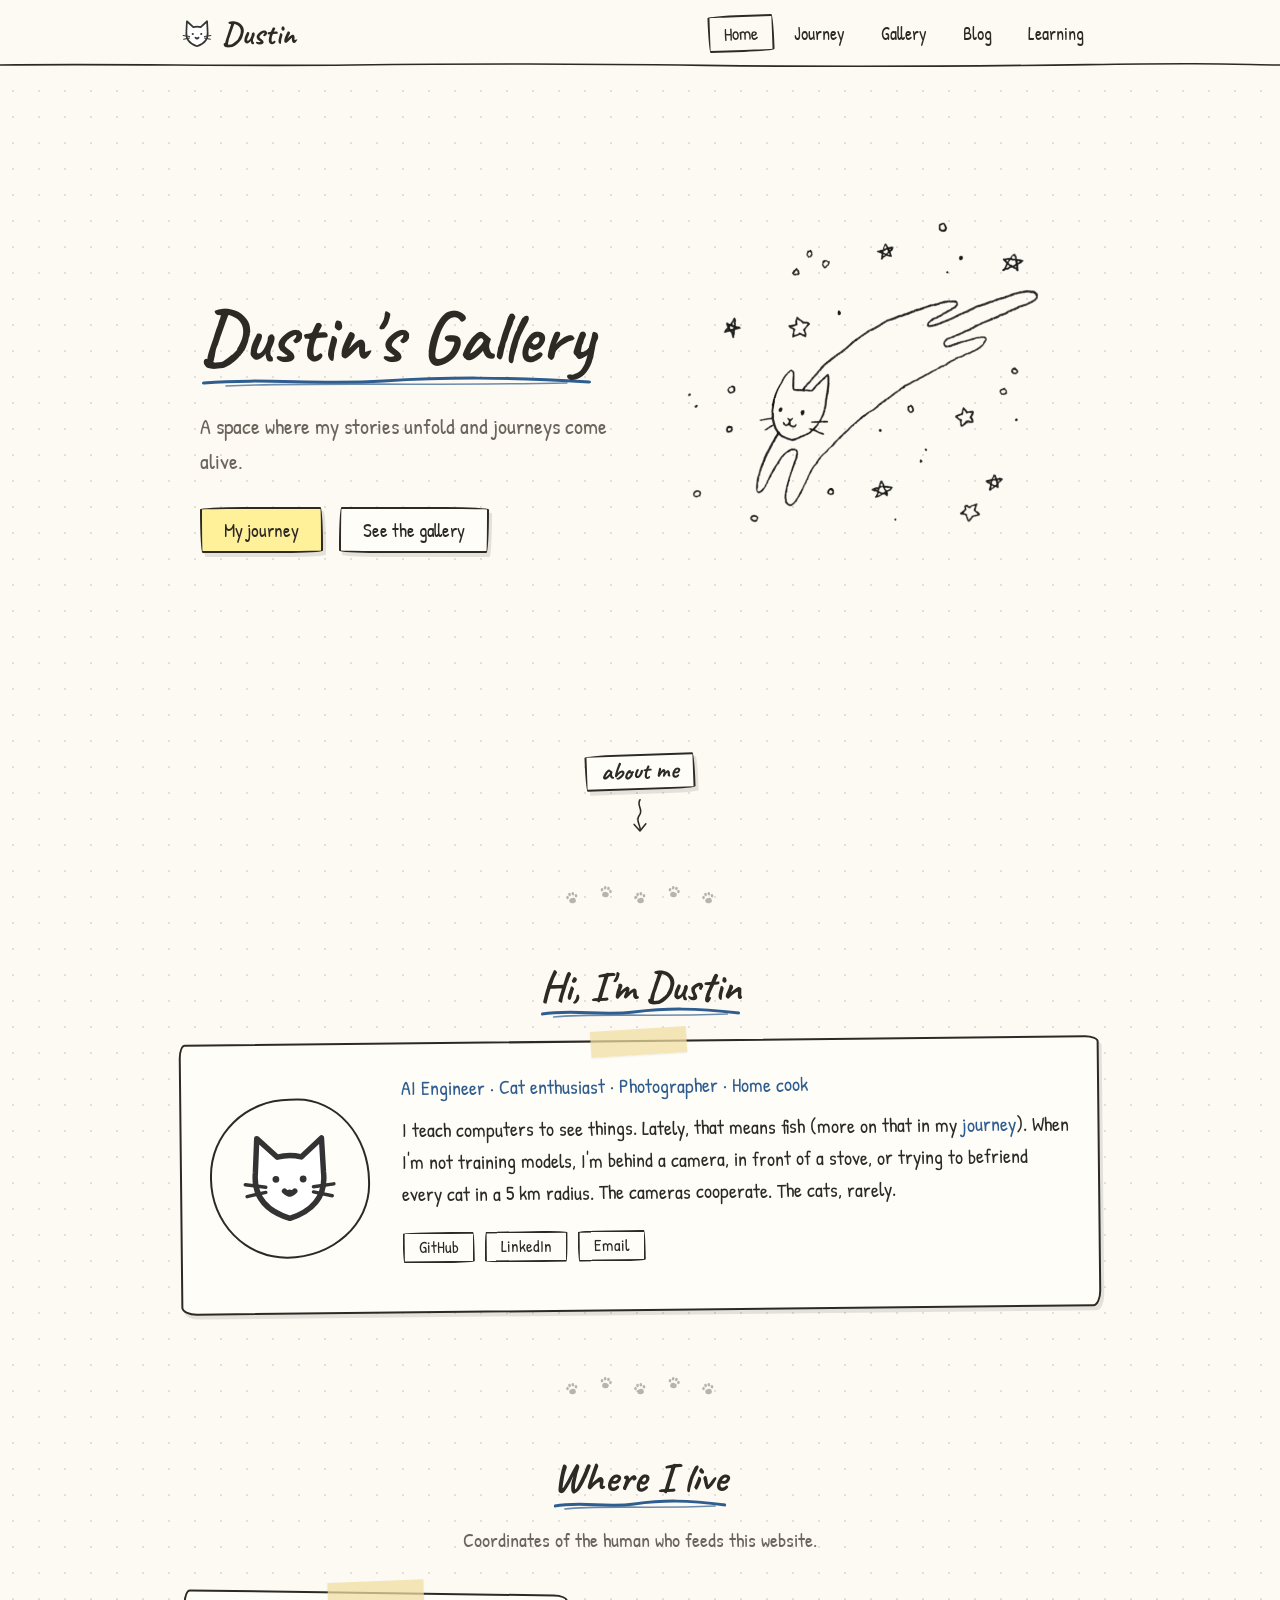
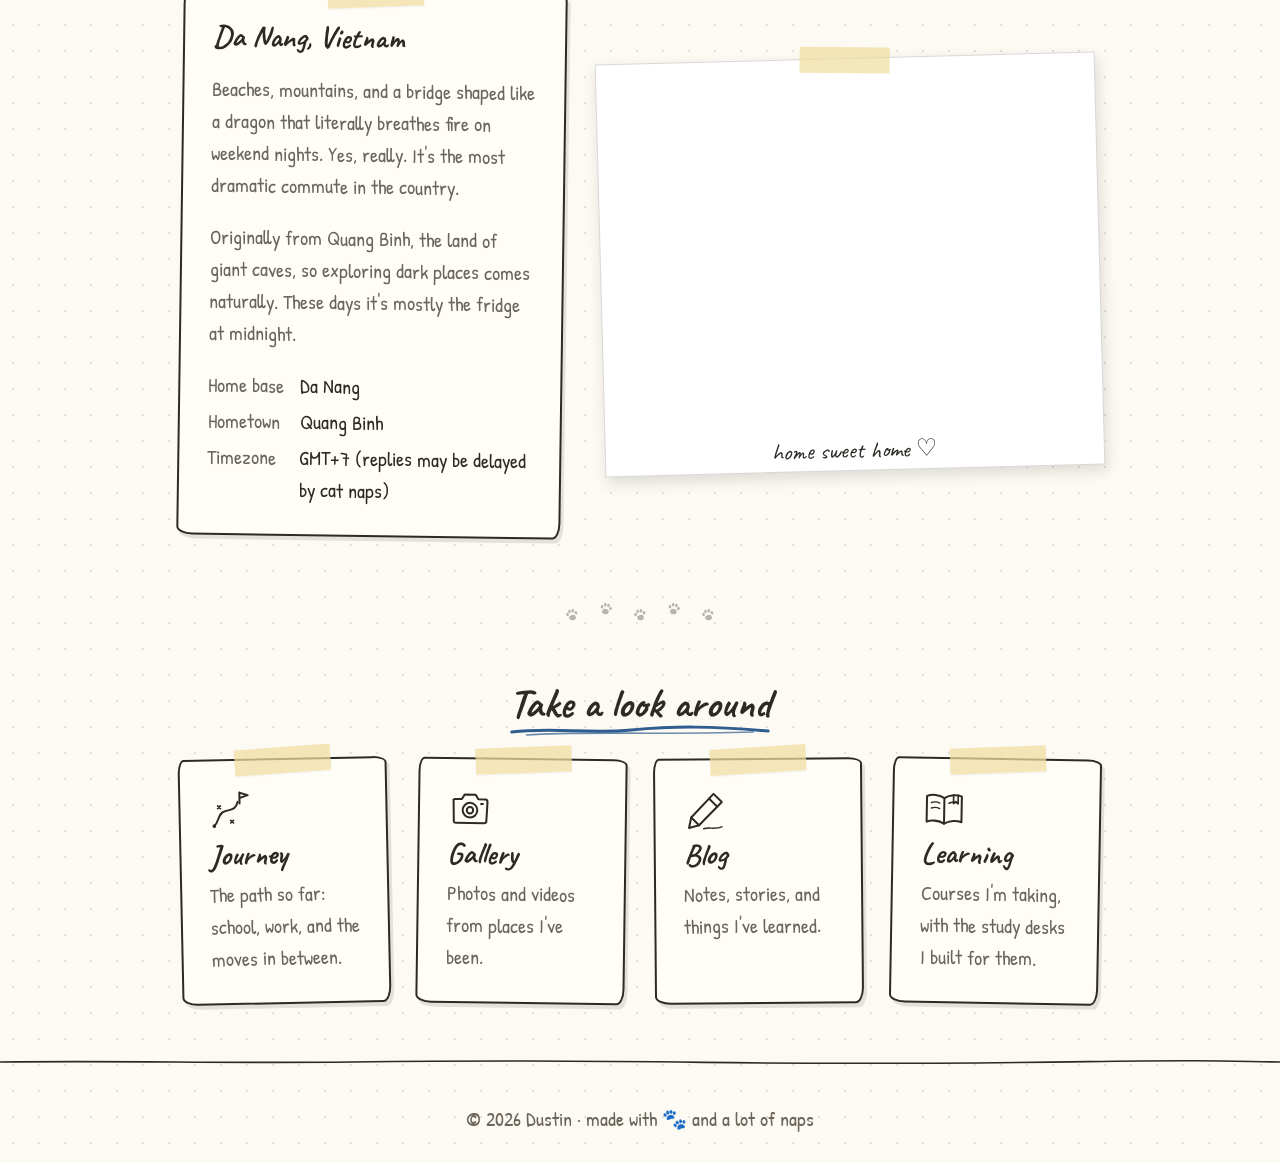
==== commit c82fd692: "feat: add learning section" ====
--- a/index.html
+++ b/index.html
@@ -28,6 +28,7 @@
                 <li><a href="journey.html">Journey</a></li>
                 <li><a href="gallery.html">Gallery</a></li>
                 <li><a href="blog.html">Blog</a></li>
+                <li><a href="learning.html">Learning</a></li>
             </ul>
         </nav>
     </header>
@@ -120,6 +121,11 @@
                     <h3>Blog</h3>
                     <p class="muted">Notes, stories, and things I've learned.</p>
                 </a>
+                <a class="card tile" href="learning.html">
+                    <img class="icon" src="assets/img/doodles/book.svg" alt="">
+                    <h3>Learning</h3>
+                    <p class="muted">Courses I'm taking, with the study desks I built for them.</p>
+                </a>
             </div>
         </section>
     </main>
--- a/assets/css/style.css
+++ b/assets/css/style.css
@@ -372,7 +372,7 @@
 /* ---------- Quick links ---------- */
 .tiles {
   display: grid;
-  grid-template-columns: repeat(auto-fit, minmax(220px, 1fr));
+  grid-template-columns: repeat(auto-fit, minmax(190px, 1fr));
   gap: 28px;
 }
 .tile {
@@ -383,6 +383,7 @@
 .tile:nth-child(1) { transform: rotate(-1.2deg); }
 .tile:nth-child(2) { transform: rotate(.8deg); }
 .tile:nth-child(3) { transform: rotate(-.5deg); }
+.tile:nth-child(4) { transform: rotate(1deg); }
 .tile:hover { text-decoration: none; transform: rotate(0) translateY(-4px); }
 .tile .icon { width: 44px; height: 44px; margin-bottom: 6px; }
 .tile p { margin: 0; }
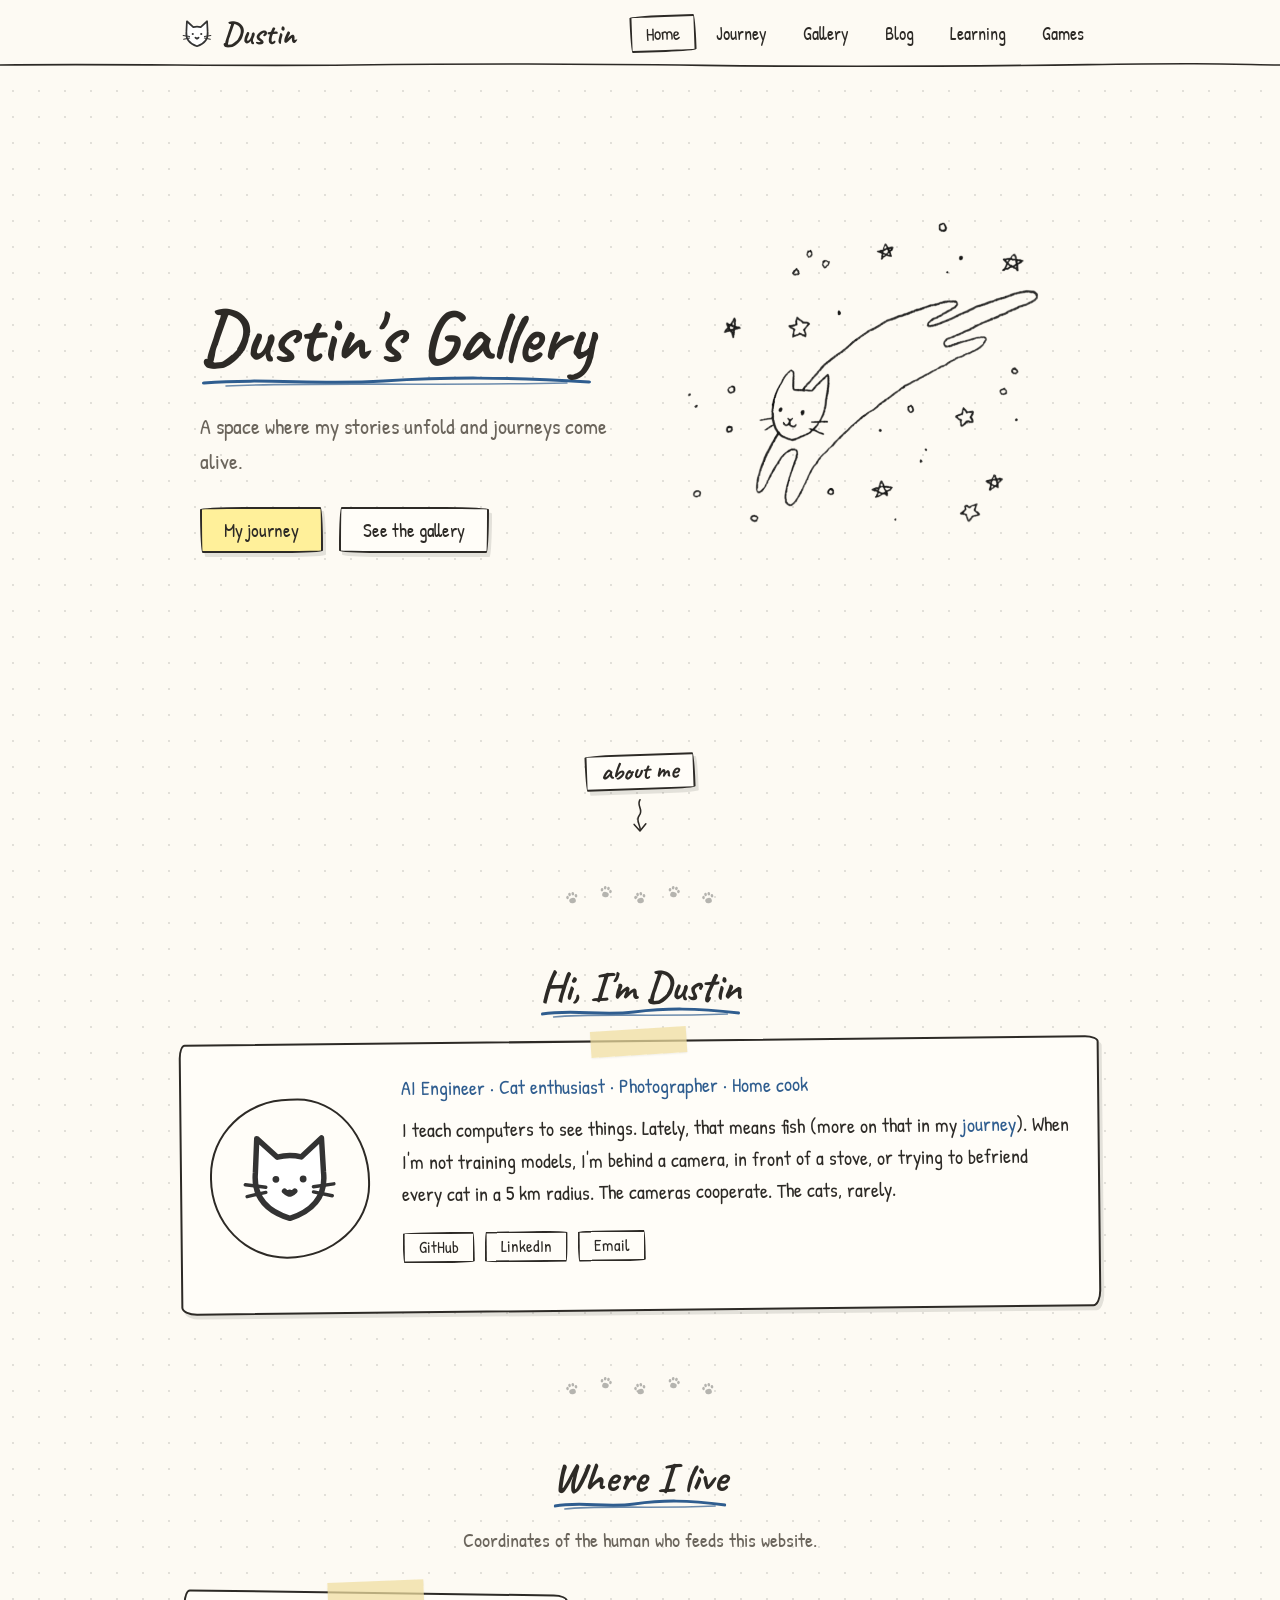
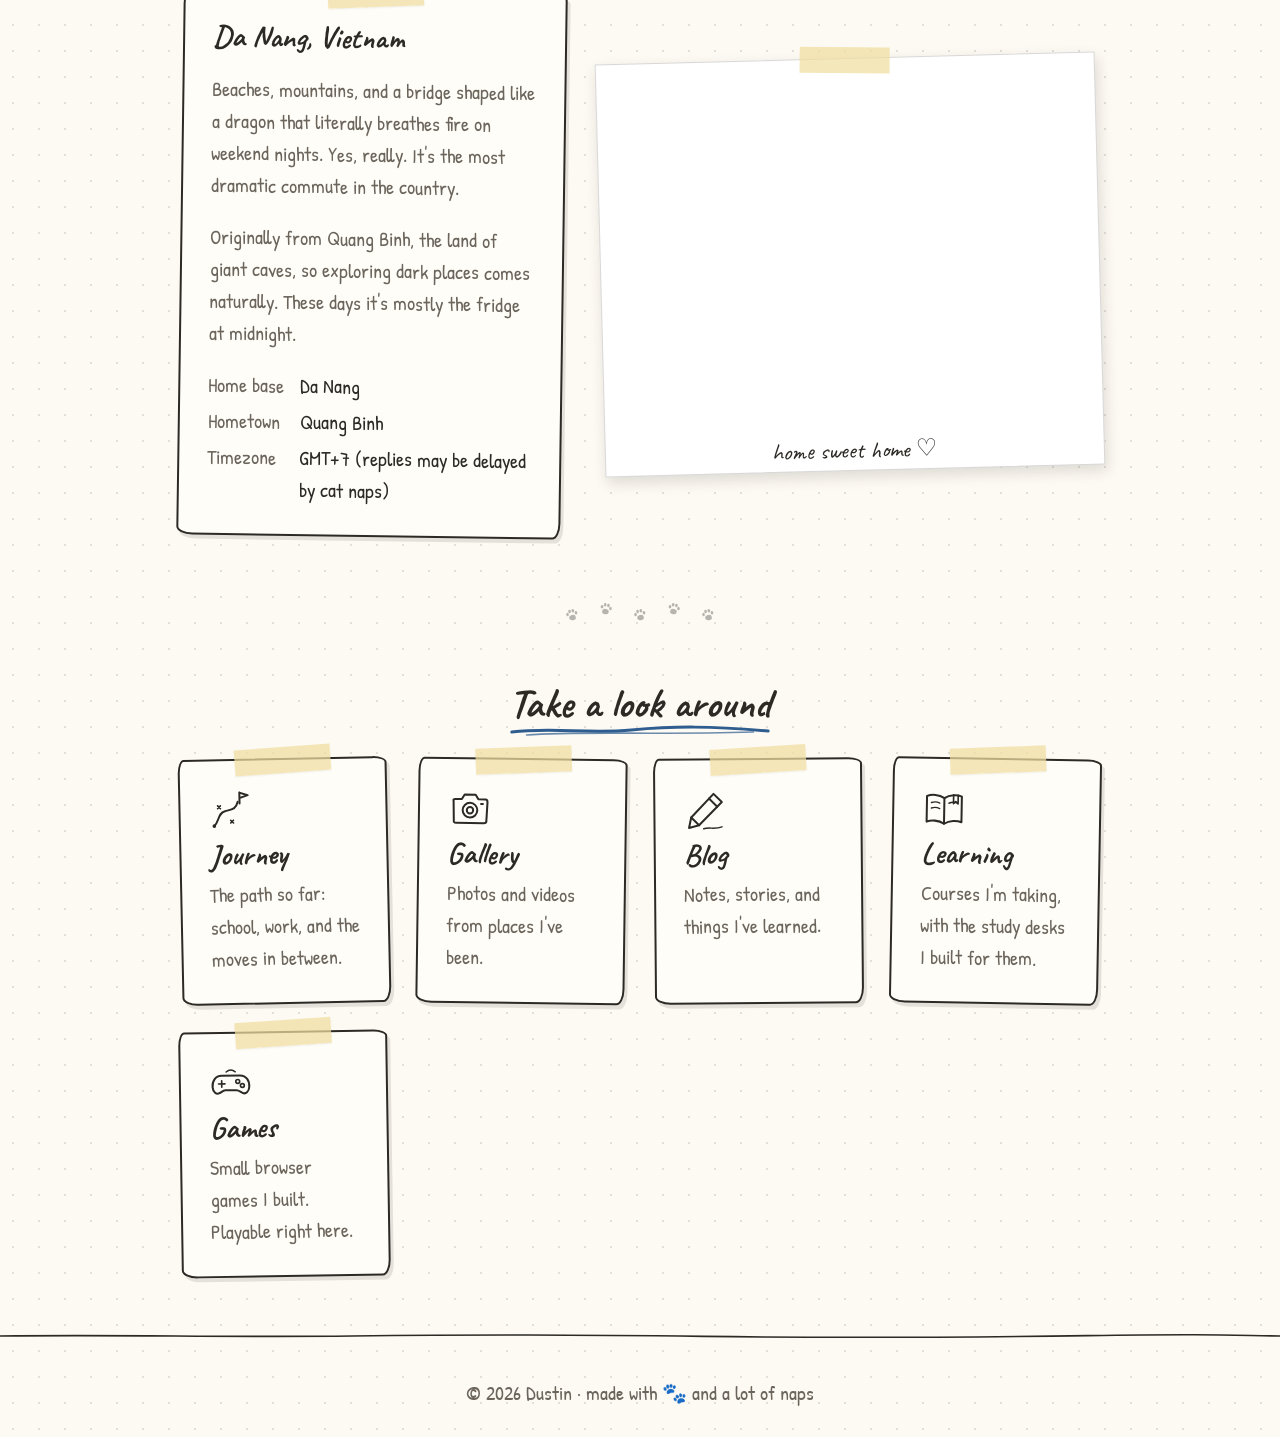
==== commit 9c9b77d5: "add fishwell arcade games" ====
--- a/index.html
+++ b/index.html
@@ -29,6 +29,7 @@
                 <li><a href="gallery.html">Gallery</a></li>
                 <li><a href="blog.html">Blog</a></li>
                 <li><a href="learning.html">Learning</a></li>
+                <li><a href="games.html">Games</a></li>
             </ul>
         </nav>
     </header>
@@ -126,6 +127,11 @@
                     <h3>Learning</h3>
                     <p class="muted">Courses I'm taking, with the study desks I built for them.</p>
                 </a>
+                <a class="card tile" href="games.html">
+                    <img class="icon" src="assets/img/doodles/gamepad.svg" alt="">
+                    <h3>Games</h3>
+                    <p class="muted">Small browser games I built. Playable right here.</p>
+                </a>
             </div>
         </section>
     </main>
--- a/assets/css/style.css
+++ b/assets/css/style.css
@@ -384,6 +384,7 @@
 .tile:nth-child(2) { transform: rotate(.8deg); }
 .tile:nth-child(3) { transform: rotate(-.5deg); }
 .tile:nth-child(4) { transform: rotate(1deg); }
+.tile:nth-child(5) { transform: rotate(-.9deg); }
 .tile:hover { text-decoration: none; transform: rotate(0) translateY(-4px); }
 .tile .icon { width: 44px; height: 44px; margin-bottom: 6px; }
 .tile p { margin: 0; }
